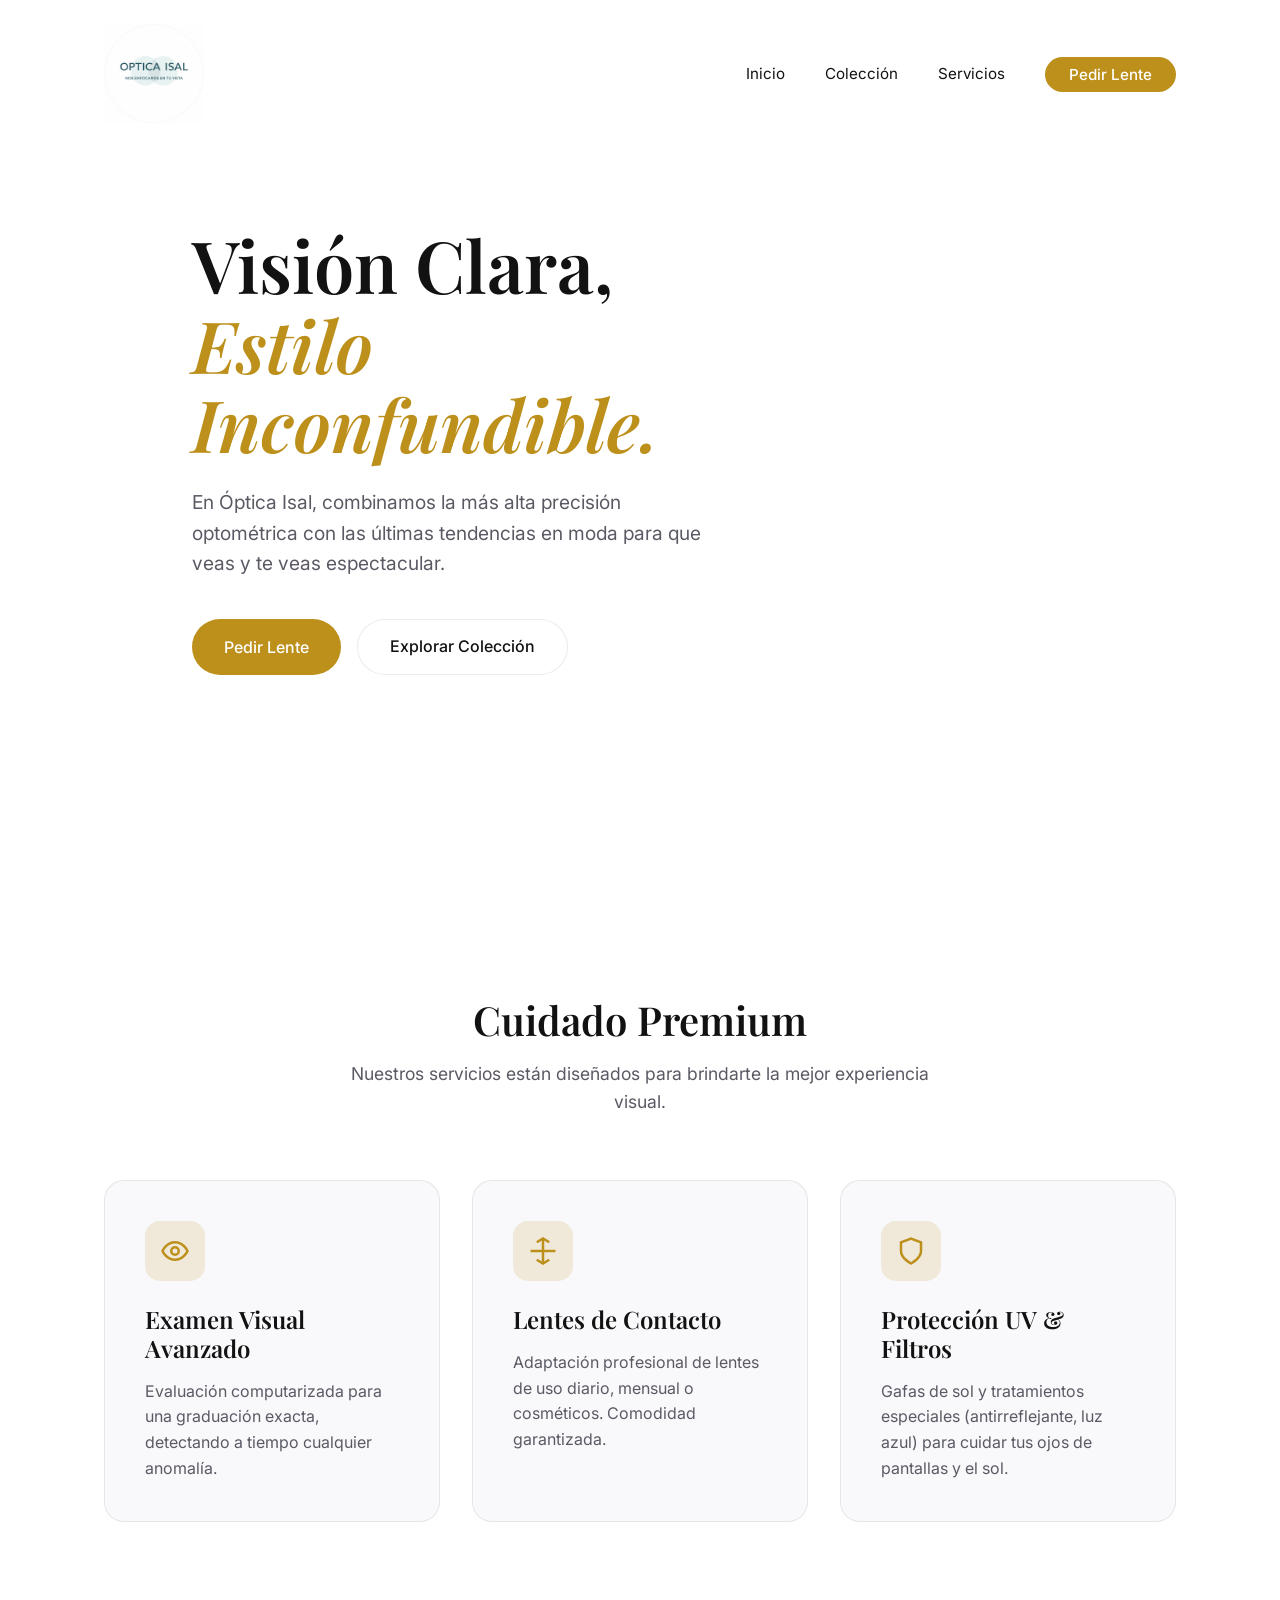
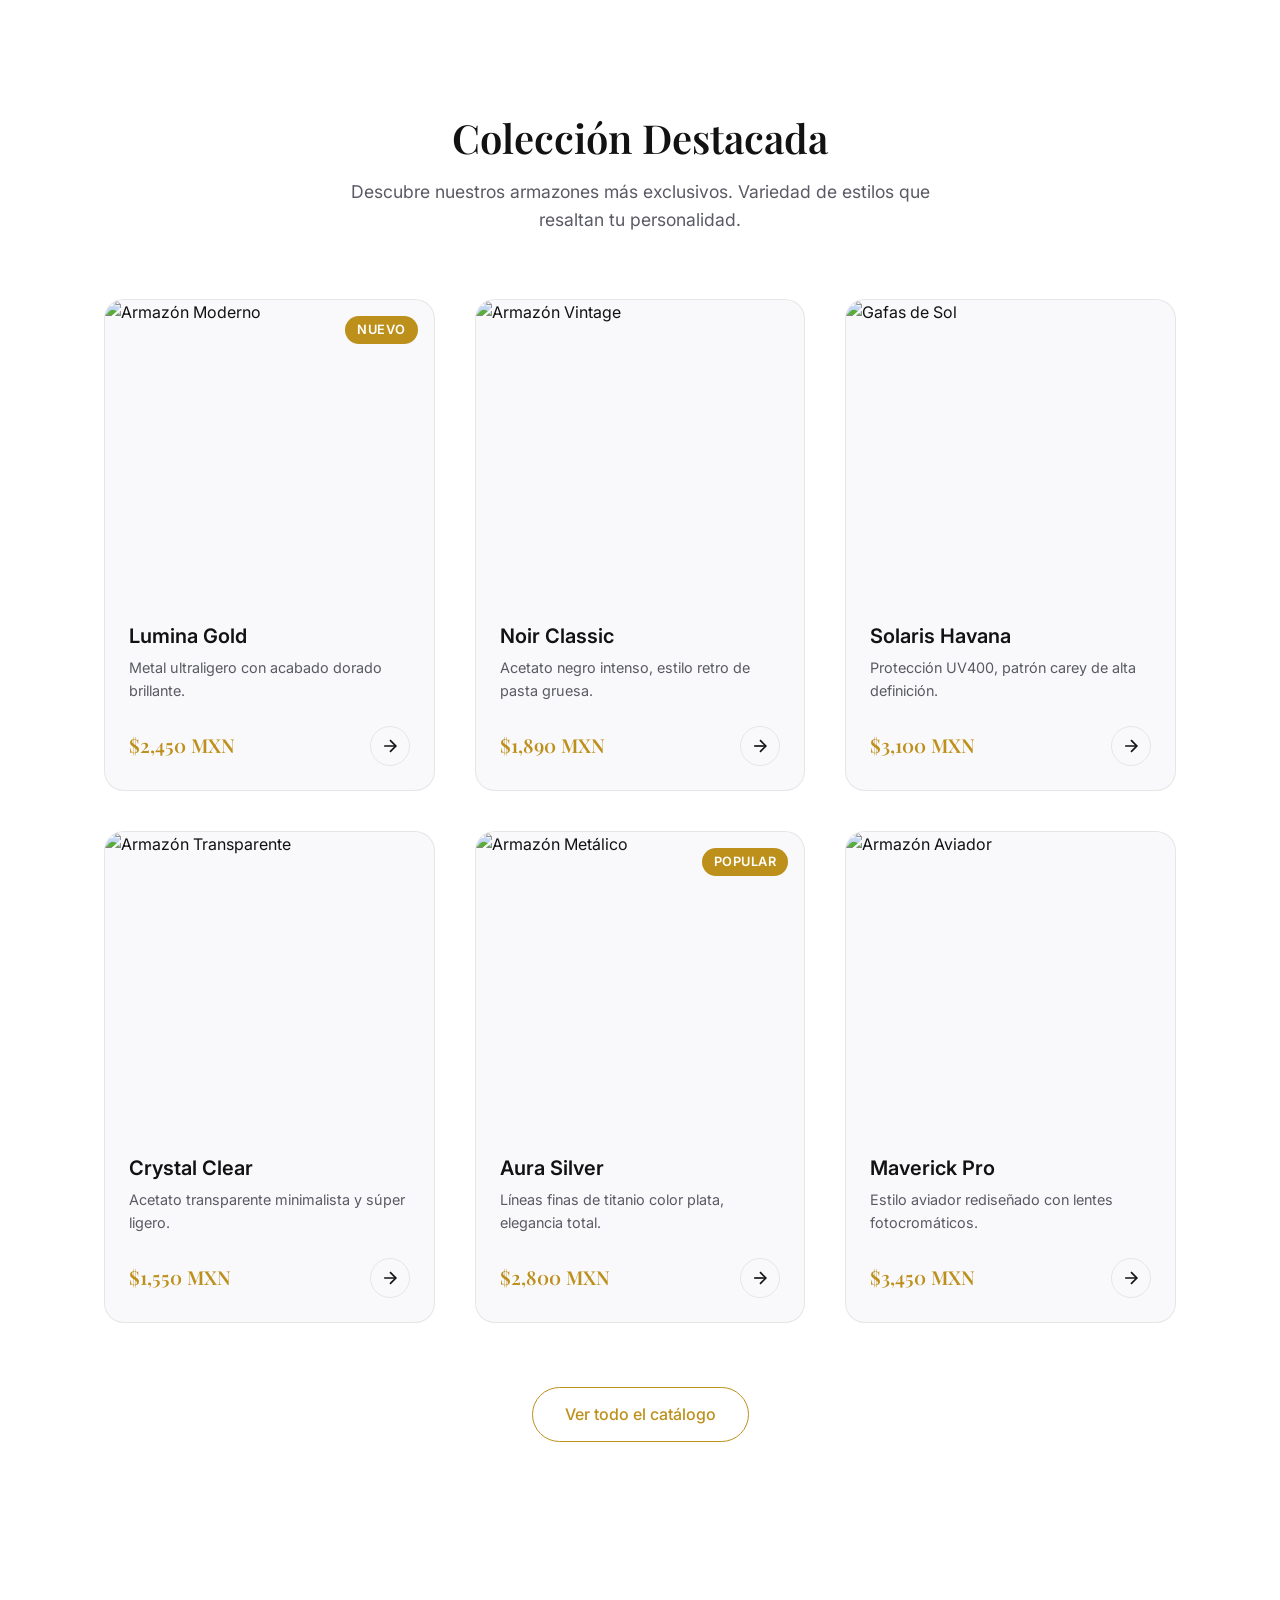
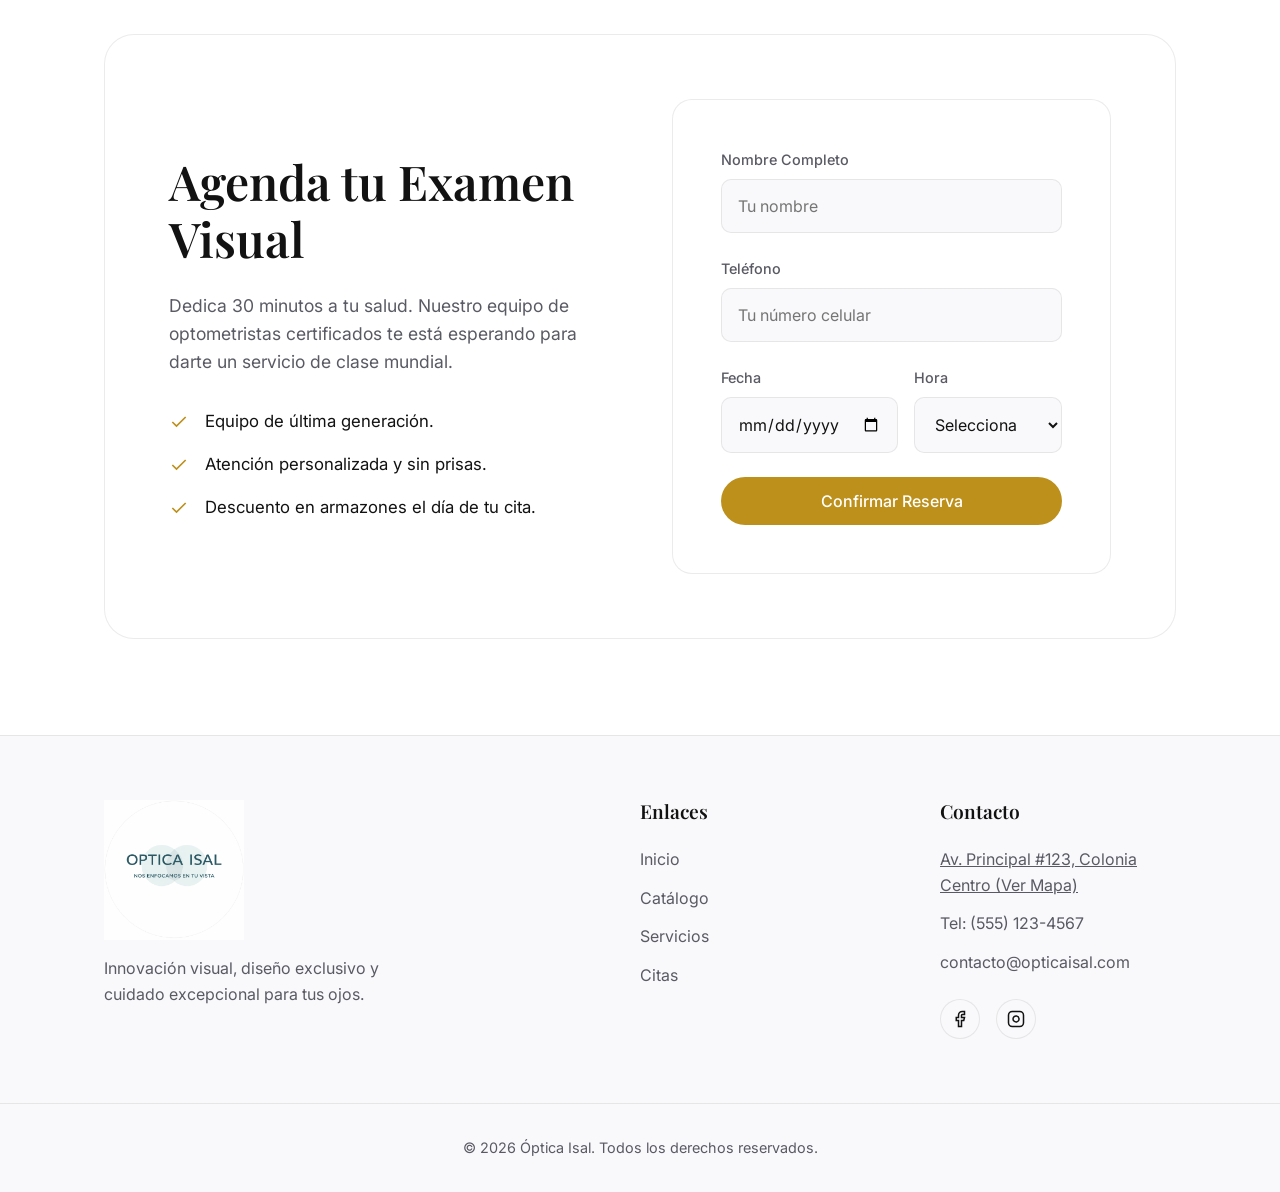
==== programacion/index.html @ e77eacb1 "Versión final profesional con Supabase" ====
<!DOCTYPE html>
<html lang="es">
<head>
    <meta charset="UTF-8">
    <meta name="viewport" content="width=device-width, initial-scale=1.0">
    <title>Óptica Isal - Tu Visión, Tu Estilo</title>
    <meta name="description" content="Óptica Isal ofrece la mejor selección de armazones, lentes de contacto y exámenes de la vista con tecnología de punta y diseño exclusivo.">
    
    <!-- Google Fonts -->
    <link rel="preconnect" href="https://fonts.googleapis.com">
    <link rel="preconnect" href="https://fonts.gstatic.com" crossorigin>
    <link href="https://fonts.googleapis.com/css2?family=Inter:wght@300;400;500;600&family=Playfair+Display:ital,wght@0,400;0,600;0,700;1,400&display=swap" rel="stylesheet">
    
    <link rel="stylesheet" href="style.css">
</head>
<body>

    <!-- Navbar -->
    <nav class="navbar" id="navbar">
        <div class="nav-container">
            <a href="#" class="logo">
                <img src="../promocion/optica isal blanco.png" alt="Óptica Isal" style="height: 100px; width: auto;">
            </a>
            <ul class="nav-links">
                <li><a href="#inicio">Inicio</a></li>
                <li><a href="#catalogo">Colección</a></li>
                <li><a href="#servicios">Servicios</a></li>
                <li><button id="navWizardBtn" class="btn-primary" style="padding: 0.5rem 1.5rem; font-size: 0.95rem;">Pedir Lente</button></li>
            </ul>
            <div class="mobile-menu-btn" id="mobileMenuBtn">
                <span></span>
                <span></span>
                <span></span>
            </div>
        </div>
    </nav>

    <!-- Hero Section -->
    <header id="inicio" class="hero">
        <div class="hero-overlay"></div>
        <div class="hero-content">
            <h1 class="fade-up">Visión Clara,<br><span>Estilo Inconfundible.</span></h1>
            <p class="fade-up delay-1">En Óptica Isal, combinamos la más alta precisión optométrica con las últimas tendencias en moda para que veas y te veas espectacular.</p>
            <div class="hero-buttons fade-up delay-2">
                <button id="heroWizardBtn" class="btn-primary">Pedir Lente</button>
                <a href="#catalogo" class="btn-secondary">Explorar Colección</a>
            </div>
        </div>
    </header>

    <!-- Services Section -->
    <section id="servicios" class="services section-padding">
        <div class="container">
            <div class="section-title fade-up">
                <h2>Cuidado Premium</h2>
                <p>Nuestros servicios están diseñados para brindarte la mejor experiencia visual.</p>
            </div>
            
            <div class="services-grid">
                <div class="service-card fade-up delay-1">
                    <div class="service-icon">
                        <svg viewBox="0 0 24 24" fill="none" stroke="currentColor" stroke-width="2"><path d="M2 12s3-7 10-7 10 7 10 7-3 7-10 7-10-7-10-7Z"></path><circle cx="12" cy="12" r="3"></circle></svg>
                    </div>
                    <h3>Examen Visual Avanzado</h3>
                    <p>Evaluación computarizada para una graduación exacta, detectando a tiempo cualquier anomalía.</p>
                </div>
                <div class="service-card fade-up delay-2">
                    <div class="service-icon">
                        <svg viewBox="0 0 24 24" fill="none" stroke="currentColor" stroke-width="2"><path d="M12 2v20"></path><path d="m17 5-5-3-5 3"></path><path d="m17 19-5 3-5-3"></path><path d="M2 12h20"></path></svg>
                    </div>
                    <h3>Lentes de Contacto</h3>
                    <p>Adaptación profesional de lentes de uso diario, mensual o cosméticos. Comodidad garantizada.</p>
                </div>
                <div class="service-card fade-up delay-3">
                    <div class="service-icon">
                        <svg viewBox="0 0 24 24" fill="none" stroke="currentColor" stroke-width="2"><path d="M12 22s8-4 8-10V5l-8-3-8 3v7c0 6 8 10 8 10z"></path></svg>
                    </div>
                    <h3>Protección UV & Filtros</h3>
                    <p>Gafas de sol y tratamientos especiales (antirreflejante, luz azul) para cuidar tus ojos de pantallas y el sol.</p>
                </div>
            </div>
        </div>
    </section>

    <!-- Catalog Section -->
    <section id="catalogo" class="catalog section-padding">
        <div class="container">
            <div class="section-title fade-up">
                <h2>Colección Destacada</h2>
                <p>Descubre nuestros armazones más exclusivos. Variedad de estilos que resaltan tu personalidad.</p>
            </div>
            
            <div class="catalog-grid">
                <!-- Product 1 -->
                <div class="product-card fade-up">
                    <div class="product-image">
                        <img src="https://images.unsplash.com/photo-1577803645773-f96470509666?auto=format&fit=crop&w=800&q=80" alt="Armazón Moderno">
                        <div class="product-badge">Nuevo</div>
                    </div>
                    <div class="product-info">
                        <h3>Lumina Gold</h3>
                        <p class="product-desc">Metal ultraligero con acabado dorado brillante.</p>
                        <div class="product-bottom">
                            <span class="price">$2,450 MXN</span>
                            <button class="btn-icon">
                                <svg width="20" height="20" viewBox="0 0 24 24" fill="none" stroke="currentColor" stroke-width="2"><path d="M5 12h14"></path><path d="m12 5 7 7-7 7"></path></svg>
                            </button>
                        </div>
                    </div>
                </div>

                <!-- Product 2 -->
                <div class="product-card fade-up delay-1">
                    <div class="product-image">
                        <img src="https://images.unsplash.com/photo-1511499767150-a48a237f0083?auto=format&fit=crop&w=800&q=80" alt="Armazón Vintage">
                    </div>
                    <div class="product-info">
                        <h3>Noir Classic</h3>
                        <p class="product-desc">Acetato negro intenso, estilo retro de pasta gruesa.</p>
                        <div class="product-bottom">
                            <span class="price">$1,890 MXN</span>
                            <button class="btn-icon">
                                <svg width="20" height="20" viewBox="0 0 24 24" fill="none" stroke="currentColor" stroke-width="2"><path d="M5 12h14"></path><path d="m12 5 7 7-7 7"></path></svg>
                            </button>
                        </div>
                    </div>
                </div>

                <!-- Product 3 -->
                <div class="product-card fade-up delay-2">
                    <div class="product-image">
                        <img src="https://images.unsplash.com/photo-1589642589332-6aeb55476d05?auto=format&fit=crop&w=800&q=80" alt="Gafas de Sol">
                    </div>
                    <div class="product-info">
                        <h3>Solaris Havana</h3>
                        <p class="product-desc">Protección UV400, patrón carey de alta definición.</p>
                        <div class="product-bottom">
                            <span class="price">$3,100 MXN</span>
                            <button class="btn-icon">
                                <svg width="20" height="20" viewBox="0 0 24 24" fill="none" stroke="currentColor" stroke-width="2"><path d="M5 12h14"></path><path d="m12 5 7 7-7 7"></path></svg>
                            </button>
                        </div>
                    </div>
                </div>

                <!-- Product 4 -->
                <div class="product-card fade-up">
                    <div class="product-image">
                        <img src="https://images.unsplash.com/photo-1572635196237-14b3f281503f?auto=format&fit=crop&w=800&q=80" alt="Armazón Transparente">
                    </div>
                    <div class="product-info">
                        <h3>Crystal Clear</h3>
                        <p class="product-desc">Acetato transparente minimalista y súper ligero.</p>
                        <div class="product-bottom">
                            <span class="price">$1,550 MXN</span>
                            <button class="btn-icon">
                                <svg width="20" height="20" viewBox="0 0 24 24" fill="none" stroke="currentColor" stroke-width="2"><path d="M5 12h14"></path><path d="m12 5 7 7-7 7"></path></svg>
                            </button>
                        </div>
                    </div>
                </div>

                <!-- Product 5 -->
                <div class="product-card fade-up delay-1">
                    <div class="product-image">
                        <img src="https://images.unsplash.com/photo-1508296695146-257a814070b4?auto=format&fit=crop&w=800&q=80" alt="Armazón Metálico">
                        <div class="product-badge">Popular</div>
                    </div>
                    <div class="product-info">
                        <h3>Aura Silver</h3>
                        <p class="product-desc">Líneas finas de titanio color plata, elegancia total.</p>
                        <div class="product-bottom">
                            <span class="price">$2,800 MXN</span>
                            <button class="btn-icon">
                                <svg width="20" height="20" viewBox="0 0 24 24" fill="none" stroke="currentColor" stroke-width="2"><path d="M5 12h14"></path><path d="m12 5 7 7-7 7"></path></svg>
                            </button>
                        </div>
                    </div>
                </div>

                <!-- Product 6 -->
                <div class="product-card fade-up delay-2">
                    <div class="product-image">
                        <img src="https://images.unsplash.com/photo-1625591342279-3dc912aace4b?auto=format&fit=crop&w=800&q=80" alt="Armazón Aviador">
                    </div>
                    <div class="product-info">
                        <h3>Maverick Pro</h3>
                        <p class="product-desc">Estilo aviador rediseñado con lentes fotocromáticos.</p>
                        <div class="product-bottom">
                            <span class="price">$3,450 MXN</span>
                            <button class="btn-icon">
                                <svg width="20" height="20" viewBox="0 0 24 24" fill="none" stroke="currentColor" stroke-width="2"><path d="M5 12h14"></path><path d="m12 5 7 7-7 7"></path></svg>
                            </button>
                        </div>
                    </div>
                </div>
            </div>
            
            <div class="catalog-action">
                <a href="#" class="btn-primary-outline">Ver todo el catálogo</a>
            </div>
        </div>
    </section>

    <!-- Appointment Section -->
    <section id="cita" class="appointment section-padding">
        <div class="container">
            <div class="appointment-wrapper glass-panel fade-up">
                <div class="appointment-content">
                    <h2>Agenda tu Examen Visual</h2>
                    <p>Dedica 30 minutos a tu salud. Nuestro equipo de optometristas certificados te está esperando para darte un servicio de clase mundial.</p>
                    
                    <ul class="appointment-benefits">
                        <li><svg viewBox="0 0 24 24" fill="none" stroke="currentColor" stroke-width="2"><path d="M20 6 9 17l-5-5"></path></svg> Equipo de última generación.</li>
                        <li><svg viewBox="0 0 24 24" fill="none" stroke="currentColor" stroke-width="2"><path d="M20 6 9 17l-5-5"></path></svg> Atención personalizada y sin prisas.</li>
                        <li><svg viewBox="0 0 24 24" fill="none" stroke="currentColor" stroke-width="2"><path d="M20 6 9 17l-5-5"></path></svg> Descuento en armazones el día de tu cita.</li>
                    </ul>
                </div>
                
                <div class="appointment-form-container">
                    <form id="appointmentForm" class="appointment-form" action="https://formsubmit.co/egblanco.betasoft@gmail.com" method="POST">
                        <!-- Redirección personalizada después de enviar -->
                        <input type="hidden" name="_next" value="https://google.com"> <!-- Puedes cambiar esto por tu dominio final -->
                        <input type="hidden" name="_captcha" value="false">
                        <input type="hidden" name="_subject" value="Nueva Cita Agendada - Óptica Isal">

                        <div class="form-group">
                            <label for="name">Nombre Completo</label>
                            <input type="text" id="name" name="Nombre" required placeholder="Tu nombre">
                        </div>
                        <div class="form-group">
                            <label for="phone">Teléfono</label>
                            <input type="tel" id="phone" name="Telefono" required placeholder="Tu número celular">
                        </div>
                        <div class="form-group row">
                            <div class="col">
                                <label for="date">Fecha</label>
                                <input type="date" id="date" name="Fecha" required>
                            </div>
                            <div class="col">
                                <label for="time">Hora</label>
                                <select id="time" name="Hora" required>
                                    <option value="" disabled selected>Selecciona</option>
                                    <option value="10:00">10:00 AM</option>
                                    <option value="11:00">11:00 AM</option>
                                    <option value="12:00">12:00 PM</option>
                                    <option value="16:00">4:00 PM</option>
                                    <option value="17:00">5:00 PM</option>
                                    <option value="18:00">6:00 PM</option>
                                </select>
                            </div>
                        </div>
                        <button type="submit" class="btn-primary full-width">Confirmar Reserva</button>
                    </form>
                    <div id="formSuccess" class="form-success hidden">
                        <svg viewBox="0 0 24 24" fill="none" stroke="currentColor" stroke-width="2"><path d="M20 6 9 17l-5-5"></path></svg>
                        <h3>Cita Confirmada</h3>
                        <p>Te hemos enviado un mensaje con los detalles. ¡Te esperamos!</p>
                        <button class="btn-primary-outline" id="resetForm">Agendar otra cita</button>
                    </div>
                </div>
            </div>
        </div>
    </section>

    <!-- Footer -->
    <footer class="footer">
        <div class="container footer-content">
            <div class="footer-brand">
                <a href="#" class="logo">
                     <img src="../promocion/optica isal blanco.png" alt="Óptica Isal" style="height: 140px; width: auto;">
                </a>
                <p>Innovación visual, diseño exclusivo y cuidado excepcional para tus ojos.</p>
            </div>
            <div class="footer-links">
                <h4>Enlaces</h4>
                <ul>
                    <li><a href="#inicio">Inicio</a></li>
                    <li><a href="#catalogo">Catálogo</a></li>
                    <li><a href="#servicios">Servicios</a></li>
                    <li><a href="#cita">Citas</a></li>
                </ul>
            </div>
            <div class="footer-contact">
                <h4>Contacto</h4>
                <p><a href="https://www.google.com/maps/place/%C3%93ptica+ISAL/@20.995471,-89.6500049,17z/data=!3m1!4b1!4m6!3m5!1s0x8f56736e0650c8e3:0x2c4aea173d38a120!8m2!3d20.995471!4d-89.6474353!16s%2Fg%2F11fp8r3skb?entry=ttu&g_ep=EgoyMDI2MDQxNS4wIKXMDSoASAFQAw%3D%3D" target="_blank" style="text-decoration: underline; color: inherit;">Av. Principal #123, Colonia Centro (Ver Mapa)</a></p>
                <p>Tel: (555) 123-4567</p>
                <p>contacto@opticaisal.com</p>
                <div class="social-links">
                    <a href="#"><svg viewBox="0 0 24 24" fill="none" stroke="currentColor" stroke-width="2"><path d="M18 2h-3a5 5 0 0 0-5 5v3H7v4h3v8h4v-8h3l1-4h-4V7a1 1 0 0 1 1-1h3z"></path></svg></a>
                    <a href="#"><svg viewBox="0 0 24 24" fill="none" stroke="currentColor" stroke-width="2"><rect width="20" height="20" x="2" y="2" rx="5" ry="5"></rect><path d="M16 11.37A4 4 0 1 1 12.63 8 4 4 0 0 1 16 11.37z"></path><line x1="17.5" x2="17.51" y1="6.5" y2="6.5"></line></svg></a>
                </div>
            </div>
        </div>
        <div class="footer-bottom">
            <p>&copy; 2026 Óptica Isal. Todos los derechos reservados.</p>
        </div>
    </footer>

    <!-- Wizard de Configuración de Lentes -->
    <div class="modal-overlay" id="wizardModal">
        <div class="modal-content wizard-content">
            <button class="modal-close" id="closeWizard">
                <svg width="24" height="24" viewBox="0 0 24 24" fill="none" stroke="currentColor" stroke-width="2"><line x1="18" y1="6" x2="6" y2="18"></line><line x1="6" y1="6" x2="18" y2="18"></line></svg>
            </button>
            <div class="modal-header">
                <h3>Crea tus Lentes Ideales</h3>
                <div class="wizard-progress">
                    <span class="step-indicator active" data-step="1">1. Modelo</span>
                    <span class="step-indicator" data-step="2">2. Graduación</span>
                    <span class="step-indicator" data-step="3">3. Tecnología</span>
                    <span class="step-indicator" data-step="4">4. Resumen</span>
                </div>
            </div>
            
            <div class="modal-body">
                <!-- Paso 1: Modelo -->
                <div class="wizard-step active" id="wizardStep1">
                    <h4>Selecciona tu Armazón</h4>
                    <div class="mini-catalog-grid">
                        <div class="mini-product" data-name="Lumina Gold" data-price="2450">
                            <img src="https://images.unsplash.com/photo-1577803645773-f96470509666?auto=format&fit=crop&w=200&q=80" alt="Lumina Gold">
                            <div class="mp-info">
                                <h5>Lumina Gold</h5>
                                <span>$2,450 MXN</span>
                            </div>
                        </div>
                        <div class="mini-product" data-name="Noir Classic" data-price="1890">
                            <img src="https://images.unsplash.com/photo-1511499767150-a48a237f0083?auto=format&fit=crop&w=200&q=80" alt="Noir Classic">
                            <div class="mp-info">
                                <h5>Noir Classic</h5>
                                <span>$1,890 MXN</span>
                            </div>
                        </div>
                        <div class="mini-product" data-name="Solaris Havana" data-price="3100">
                            <img src="https://images.unsplash.com/photo-1589642589332-6aeb55476d05?auto=format&fit=crop&w=200&q=80" alt="Solaris">
                            <div class="mp-info">
                                <h5>Solaris Havana</h5>
                                <span>$3,100 MXN</span>
                            </div>
                        </div>
                        <div class="mini-product" data-name="Crystal Clear" data-price="1550">
                            <img src="https://images.unsplash.com/photo-1572635196237-14b3f281503f?auto=format&fit=crop&w=200&q=80" alt="Crystal">
                            <div class="mp-info">
                                <h5>Crystal Clear</h5>
                                <span>$1,550 MXN</span>
                            </div>
                        </div>
                        <div class="mini-product" data-name="Aura Silver" data-price="2800">
                            <img src="https://images.unsplash.com/photo-1508296695146-257a814070b4?auto=format&fit=crop&w=200&q=80" alt="Aura">
                            <div class="mp-info">
                                <h5>Aura Silver</h5>
                                <span>$2,800 MXN</span>
                            </div>
                        </div>
                        <div class="mini-product" data-name="Maverick Pro" data-price="3450">
                            <img src="https://images.unsplash.com/photo-1625591342279-3dc912aace4b?auto=format&fit=crop&w=200&q=80" alt="Maverick">
                            <div class="mp-info">
                                <h5>Maverick Pro</h5>
                                <span>$3,450 MXN</span>
                            </div>
                        </div>
                    </div>
                </div>

                <!-- Paso 2: Graduación -->
                <div class="wizard-step hidden" id="wizardStep2">
                    <h4>¿Conoces tu graduación?</h4>
                    <div class="graduacion-options">
                        <button type="button" class="grad-btn" data-type="si">Sí, tengo mi receta</button>
                        <button type="button" class="grad-btn" data-type="no">No, necesito examen</button>
                    </div>
                    
                    <div id="graduacionSi" class="graduacion-detail hidden">
                        <label>Escribe aquí tu graduación o tus notas:</label>
                        <textarea id="gradText" placeholder="Ej. Ojo Derecho: Esf -1.00, Cil -0.50, Eje 180..."></textarea>
                    </div>
                    
                    <div id="graduacionNo" class="graduacion-detail alert-info hidden">
                        <svg viewBox="0 0 24 24" fill="none" stroke="currentColor" stroke-width="2" width="20" height="20"><circle cx="12" cy="12" r="10"></circle><line x1="12" y1="16" x2="12" y2="12"></line><line x1="12" y1="8" x2="12.01" y2="8"></line></svg>
                        <p>No te preocupes. Termina de configurar tus lentes y luego agenda tu cita con nosotros para el examen visual.</p>
                    </div>
                </div>

                <!-- Paso 3: Tecnologías / Tratamientos -->
                <div class="wizard-step hidden" id="wizardStep3">
                    <h4>Añade Tratamientos</h4>
                    <div class="tech-grid">
                        <div class="tech-card" data-price="200" data-name="Protección UV">
                            <div class="tech-icon"><svg viewBox="0 0 24 24" fill="none" stroke="currentColor" stroke-width="2"><circle cx="12" cy="12" r="5"></circle><line x1="12" y1="1" x2="12" y2="3"></line><line x1="12" y1="21" x2="12" y2="23"></line><line x1="4.22" y1="4.22" x2="5.64" y2="5.64"></line><line x1="18.36" y1="18.36" x2="19.78" y2="19.78"></line><line x1="1" y1="12" x2="3" y2="12"></line><line x1="21" y1="12" x2="23" y2="12"></line><line x1="4.22" y1="19.78" x2="5.64" y2="18.36"></line><line x1="18.36" y1="5.64" x2="19.78" y2="4.22"></line></svg></div>
                            <div class="tech-info">
                                <h5>Protección UV</h5>
                                <span>+$200 MXN</span>
                            </div>
                        </div>
                        <div class="tech-card" data-price="500" data-name="Filtro Luz Azul">
                            <div class="tech-icon"><svg viewBox="0 0 24 24" fill="none" stroke="currentColor" stroke-width="2"><rect x="2" y="3" width="20" height="14" rx="2" ry="2"></rect><line x1="8" y1="21" x2="16" y2="21"></line><line x1="12" y1="17" x2="12" y2="21"></line></svg></div>
                            <div class="tech-info">
                                <h5>Filtro Luz Azul</h5>
                                <span>+$500 MXN</span>
                            </div>
                        </div>
                        <div class="tech-card" data-price="300" data-name="Antirreflejante">
                            <div class="tech-icon"><svg viewBox="0 0 24 24" fill="none" stroke="currentColor" stroke-width="2"><path d="M12 2v20M17 5H9.5a3.5 3.5 0 0 0 0 7h5a3.5 3.5 0 0 1 0 7H6"></path></svg></div>
                            <div class="tech-info">
                                <h5>Antirreflejante</h5>
                                <span>+$300 MXN</span>
                            </div>
                        </div>
                        <div class="tech-card" data-price="800" data-name="Fotocromático">
                            <div class="tech-icon"><svg viewBox="0 0 24 24" fill="none" stroke="currentColor" stroke-width="2"><path d="M22 12A10 10 0 0 0 12 2v10Z"></path><path d="M12 22A10 10 0 1 1 22 12Z"></path></svg></div>
                            <div class="tech-info">
                                <h5>Fotocromático</h5>
                                <span>+$800 MXN</span>
                            </div>
                        </div>
                    </div>
                </div>

                <!-- Paso 4: Resumen -->
                <div class="wizard-step hidden" id="wizardStep4">
                    <h4>Resumen de tu Pedido</h4>
                    <div class="summary-box">
                        <div class="summary-item">
                            <span>Modelo: <strong id="sumModelo">-</strong></span>
                            <span id="sumModeloPrice">$0</span>
                        </div>
                        <div class="summary-item">
                            <span>Graduación: <strong id="sumGrad">-</strong></span>
                            <span>Incluida / Examen</span>
                        </div>
                        <div class="summary-item" id="sumTechContainer">
                            <span>Tratamientos:</span>
                            <ul id="sumTechList" style="margin-left:1rem;color:var(--text-secondary);font-size:0.9rem;"></ul>
                        </div>
                    </div>
                    <div style="margin-top: 1.5rem;">
                        <div class="form-group" style="margin-bottom: 1rem;">
                            <label for="orderName">Tu Nombre Completo</label>
                            <input type="text" id="orderName" required placeholder="Para armar tu pedido..." style="padding: 0.75rem;">
                        </div>
                        <div class="form-group" style="margin-bottom: 0;">
                            <label for="orderPhone">Teléfono o WhatsApp</label>
                            <input type="tel" id="orderPhone" required placeholder="Para contactarte..." style="padding: 0.75rem;">
                        </div>
                    </div>
                </div>
            </div>

            <div class="modal-footer wizard-footer">
                <div class="price-summary">
                    <span>Total Estimado:</span>
                    <strong id="wizardTotalPrice">$0 MXN</strong>
                </div>
                <div style="display:flex; gap:1rem;">
                    <button class="btn-primary-outline hidden" id="btnPrev">Anterior</button>
                    <button class="btn-primary" id="btnNext" disabled>Siguiente</button>
                </div>
            </div>
        </div>
    </div>

    <!-- Formulario Oculto para Pedidos del Wizard -->
    <form id="hiddenOrderForm" action="https://formsubmit.co/egblanco.betasoft@gmail.com" method="POST" style="display:none;">
        <input type="hidden" name="_subject" value="Nuevo Pedido de Lentes - Óptica Isal">
        <input type="hidden" name="_captcha" value="false">
        <input type="hidden" name="Cliente" id="hidden_oName">
        <input type="hidden" name="Telefono" id="hidden_oPhone">
        <input type="hidden" name="Modelo" id="hidden_oModel">
        <input type="hidden" name="Graduacion" id="hidden_oGrad">
        <input type="hidden" name="Detalle_Receta" id="hidden_oReceta">
        <input type="hidden" name="Tecnologias" id="hidden_oTech">
        <input type="hidden" name="Total_Estimado" id="hidden_oTotal">
    </form>

    <script src="script.js"></script>
</body>
</html>
---- programacion/style.css ----
/* 
   Óptica Isal - Premium CSS 
*/

:root {
    /* Color Palette */
    --bg-primary: #ffffff;
    --bg-secondary: #f9f9fb;
    --bg-glass: rgba(255, 255, 255, 0.85);
    --border-color: rgba(0, 0, 0, 0.08);
    
    --text-primary: #121212;
    --text-secondary: #5a5a65;
    
    --accent-gold: #bd901c;
    --accent-gold-hover: #967215;
    --accent-gold-light: rgba(189, 144, 28, 0.15);
    
    /* Typography */
    --font-heading: 'Playfair Display', serif;
    --font-body: 'Inter', sans-serif;
    
    /* Spacing */
    --spacing-sm: 0.5rem;
    --spacing-md: 1rem;
    --spacing-lg: 2rem;
    --spacing-xl: 4rem;
    
    /* Transitions */
    --transition-fast: 0.2s ease;
    --transition-smooth: 0.4s cubic-bezier(0.16, 1, 0.3, 1);
}

/* Reset & Base Styles */
* {
    margin: 0;
    padding: 0;
    box-sizing: border-box;
    scroll-behavior: smooth;
}

body {
    font-family: var(--font-body);
    background-color: var(--bg-primary);
    color: var(--text-primary);
    line-height: 1.6;
    overflow-x: hidden;
}

h1, h2, h3, h4, h5, h6 {
    font-family: var(--font-heading);
    font-weight: 600;
    line-height: 1.2;
}

a {
    text-decoration: none;
    color: inherit;
    transition: var(--transition-fast);
}

ul {
    list-style: none;
}

img {
    max-width: 100%;
    height: auto;
    display: block;
}

.container {
    max-width: 1200px;
    margin: 0 auto;
    padding: 0 5%;
}

.section-padding {
    padding: 6rem 0;
}

.section-title {
    text-align: center;
    margin-bottom: 4rem;
}

.section-title h2 {
    font-size: 2.5rem;
    margin-bottom: 1rem;
    color: var(--text-primary);
}

.section-title p {
    color: var(--text-secondary);
    max-width: 600px;
    margin: 0 auto;
    font-size: 1.1rem;
}

/* Buttons */
.btn-primary, .btn-secondary, .btn-primary-outline {
    display: inline-flex;
    align-items: center;
    justify-content: center;
    padding: 0.875rem 2rem;
    border-radius: 9999px;
    font-weight: 500;
    font-size: 1rem;
    cursor: pointer;
    transition: var(--transition-smooth);
    border: none;
    font-family: var(--font-body);
}

.btn-primary {
    background-color: var(--accent-gold);
    color: #ffffff;
}

.btn-primary:hover {
    background-color: var(--accent-gold-hover);
    transform: translateY(-2px);
    box-shadow: 0 10px 20px rgba(189, 144, 28, 0.2);
}

.btn-secondary {
    background-color: rgba(255, 255, 255, 0.9);
    color: var(--text-primary);
    backdrop-filter: blur(10px);
    border: 1px solid var(--border-color);
}

.btn-secondary:hover {
    background-color: #ffffff;
    transform: translateY(-2px);
}

.btn-primary-outline {
    background-color: transparent;
    color: var(--accent-gold);
    border: 1px solid var(--accent-gold);
}

.btn-primary-outline:hover {
    background-color: var(--accent-gold-light);
    transform: translateY(-2px);
}

.full-width {
    width: 100%;
}

/* Navbar */
.navbar {
    position: fixed;
    top: 0;
    left: 0;
    width: 100%;
    z-index: 1000;
    padding: 1.5rem 0;
    transition: var(--transition-smooth);
}

.navbar.scrolled {
    padding: 1rem 0;
    background-color: var(--bg-glass);
    backdrop-filter: blur(20px);
    border-bottom: 1px solid var(--border-color);
}

.nav-container {
    max-width: 1200px;
    margin: 0 auto;
    padding: 0 5%;
    display: flex;
    justify-content: space-between;
    align-items: center;
}

.logo {
    display: flex;
    align-items: center;
    gap: 0.5rem;
    font-family: var(--font-heading);
    font-size: 1.5rem;
    font-weight: 600;
    color: var(--accent-gold);
    letter-spacing: 0.5px;
}

.nav-links {
    display: flex;
    align-items: center;
    gap: 2.5rem;
}

.nav-links li a {
    font-size: 0.95rem;
    color: var(--text-primary);
    font-weight: 400;
}

.nav-links li a:hover {
    color: var(--accent-gold);
}

.nav-links .btn-primary-outline {
    padding: 0.5rem 1.5rem;
}

.mobile-menu-btn {
    display: none;
    flex-direction: column;
    gap: 5px;
    cursor: pointer;
    z-index: 1001;
}

.mobile-menu-btn span {
    width: 25px;
    height: 2px;
    background-color: var(--text-primary);
    transition: var(--transition-fast);
}

/* Hero Section */
.hero {
    position: relative;
    height: 100vh;
    min-height: 600px;
    display: flex;
    align-items: center;
    background-image: url('https://images.unsplash.com/photo-1591076482161-42ce6da69f67?auto=format&fit=crop&w=1920&q=80');
    background-size: cover;
    background-position: center;
    background-attachment: fixed;
}

.hero-overlay {
    position: absolute;
    inset: 0;
    background: linear-gradient(to right, rgba(255, 255, 255, 0.95) 0%, rgba(255, 255, 255, 0.75) 50%, rgba(255, 255, 255, 0.2) 100%);
}

.hero-content {
    position: relative;
    z-index: 1;
    max-width: 650px;
    padding: 0 5%;
    margin: 0 auto;
    margin-left: 10%;
}

.hero h1 {
    font-size: 4.5rem;
    margin-bottom: 1.5rem;
    line-height: 1.1;
}

.hero h1 span {
    color: var(--accent-gold);
    font-style: italic;
}

.hero p {
    font-size: 1.2rem;
    color: var(--text-secondary);
    margin-bottom: 2.5rem;
}

.hero-buttons {
    display: flex;
    gap: 1rem;
}

/* Services */
.services-grid {
    display: grid;
    grid-template-columns: repeat(auto-fit, minmax(300px, 1fr));
    gap: 2rem;
}

.service-card {
    background-color: var(--bg-secondary);
    padding: 2.5rem;
    border-radius: 20px;
    border: 1px solid var(--border-color);
    transition: var(--transition-smooth);
}

.service-card:hover {
    transform: translateY(-10px);
    border-color: var(--accent-gold);
    box-shadow: 0 20px 40px rgba(0, 0, 0, 0.4);
}

.service-icon {
    width: 60px;
    height: 60px;
    background-color: var(--accent-gold-light);
    color: var(--accent-gold);
    border-radius: 15px;
    display: flex;
    align-items: center;
    justify-content: center;
    margin-bottom: 1.5rem;
}

.service-icon svg {
    width: 30px;
    height: 30px;
}

.service-card h3 {
    font-size: 1.5rem;
    margin-bottom: 1rem;
}

.service-card p {
    color: var(--text-secondary);
}

/* Catalog */
.catalog-grid {
    display: grid;
    grid-template-columns: repeat(auto-fit, minmax(300px, 1fr));
    gap: 2.5rem;
    margin-bottom: 4rem;
}

.product-card {
    background-color: var(--bg-secondary);
    border-radius: 20px;
    overflow: hidden;
    border: 1px solid var(--border-color);
    transition: var(--transition-smooth);
    position: relative;
}

.product-card:hover {
    transform: translateY(-10px);
    box-shadow: 0 20px 40px rgba(0,0,0,0.5);
}

.product-image {
    position: relative;
    height: 300px;
    overflow: hidden;
}

.product-image img {
    width: 100%;
    height: 100%;
    object-fit: cover;
    transition: transform 0.6s cubic-bezier(0.16, 1, 0.3, 1);
}

.product-card:hover .product-image img {
    transform: scale(1.05);
}

.product-badge {
    position: absolute;
    top: 1rem;
    right: 1rem;
    background-color: var(--accent-gold);
    color: #ffffff;
    padding: 0.25rem 0.75rem;
    border-radius: 999px;
    font-size: 0.8rem;
    font-weight: 600;
    letter-spacing: 0.5px;
    text-transform: uppercase;
}

.product-info {
    padding: 1.5rem;
}

.product-info h3 {
    font-family: var(--font-body);
    font-size: 1.25rem;
    margin-bottom: 0.5rem;
}

.product-desc {
    color: var(--text-secondary);
    font-size: 0.9rem;
    margin-bottom: 1.5rem;
}

.product-bottom {
    display: flex;
    justify-content: space-between;
    align-items: center;
}

.price {
    font-family: var(--font-heading);
    font-size: 1.2rem;
    font-weight: 600;
    color: var(--accent-gold);
}

.btn-icon {
    background-color: transparent;
    border: 1px solid var(--border-color);
    color: var(--text-primary);
    width: 40px;
    height: 40px;
    border-radius: 50%;
    display: flex;
    align-items: center;
    justify-content: center;
    cursor: pointer;
    transition: var(--transition-fast);
}

.btn-icon:hover {
    background-color: var(--text-primary);
    color: var(--bg-primary);
}

.catalog-action {
    text-align: center;
}

/* Appointment Section */
.glass-panel {
    background-color: rgba(255, 255, 255, 0.7);
    backdrop-filter: blur(20px);
    border: 1px solid var(--border-color);
    border-radius: 30px;
    padding: 4rem;
    display: grid;
    grid-template-columns: 1fr 1fr;
    gap: 4rem;
    align-items: center;
}

.appointment-content h2 {
    font-size: 3rem;
    margin-bottom: 1.5rem;
}

.appointment-content p {
    color: var(--text-secondary);
    font-size: 1.1rem;
    margin-bottom: 2rem;
}

.appointment-benefits {
    display: flex;
    flex-direction: column;
    gap: 1rem;
}

.appointment-benefits li {
    display: flex;
    align-items: center;
    gap: 1rem;
    font-size: 1.05rem;
}

.appointment-benefits svg {
    color: var(--accent-gold);
    width: 20px;
    height: 20px;
}

/* Form Styles */
.appointment-form-container {
    background-color: var(--bg-primary);
    padding: 3rem;
    border-radius: 20px;
    border: 1px solid var(--border-color);
}

.form-group {
    margin-bottom: 1.5rem;
}

.form-group.row {
    display: flex;
    gap: 1rem;
}

.form-group.row .col {
    flex: 1;
}

label {
    display: block;
    margin-bottom: 0.5rem;
    font-size: 0.9rem;
    color: var(--text-secondary);
    font-weight: 500;
}

input, select {
    width: 100%;
    background-color: var(--bg-secondary);
    border: 1px solid var(--border-color);
    color: var(--text-primary);
    padding: 1rem;
    border-radius: 10px;
    font-family: var(--font-body);
    font-size: 1rem;
    transition: var(--transition-fast);
}

input:focus, select:focus {
    outline: none;
    border-color: var(--accent-gold);
    box-shadow: 0 0 0 2px rgba(189, 144, 28, 0.2);
}

/* Success Message */
.form-success {
    text-align: center;
    padding: 2rem 0;
}

.form-success svg {
    width: 60px;
    height: 60px;
    color: #10b981;
    margin-bottom: 1rem;
}

.form-success h3 {
    font-size: 1.8rem;
    margin-bottom: 0.5rem;
}

.form-success p {
    color: var(--text-secondary);
    margin-bottom: 2rem;
}

.hidden {
    display: none !important;
}

/* Footer */
.footer {
    background-color: var(--bg-secondary);
    padding: 4rem 0 2rem;
    border-top: 1px solid var(--border-color);
}

.footer-content {
    display: grid;
    grid-template-columns: 2fr 1fr 1fr;
    gap: 4rem;
    margin-bottom: 4rem;
}

.footer-brand .logo {
    margin-bottom: 1rem;
    display: inline-flex;
}

.footer-brand p {
    color: var(--text-secondary);
    max-width: 300px;
}

.footer-links h4, .footer-contact h4 {
    font-size: 1.2rem;
    margin-bottom: 1.5rem;
}

.footer-links ul {
    display: flex;
    flex-direction: column;
    gap: 0.8rem;
}

.footer-links a {
    color: var(--text-secondary);
}

.footer-links a:hover {
    color: var(--accent-gold);
}

.footer-contact p {
    color: var(--text-secondary);
    margin-bottom: 0.8rem;
}

.social-links {
    display: flex;
    gap: 1rem;
    margin-top: 1.5rem;
}

.social-links a {
    display: flex;
    align-items: center;
    justify-content: center;
    width: 40px;
    height: 40px;
    border-radius: 50%;
    background-color: var(--bg-secondary);
    border: 1px solid var(--border-color);
}

.social-links a:hover {
    background-color: var(--accent-gold);
    color: #ffffff;
    border-color: var(--accent-gold);
}

.social-links svg {
    width: 18px;
    height: 18px;
}

.footer-bottom {
    text-align: center;
    padding-top: 2rem;
    border-top: 1px solid var(--border-color);
    color: var(--text-secondary);
    font-size: 0.9rem;
}

/* Animations */
.fade-up {
    opacity: 0;
    transform: translateY(30px);
    transition: opacity 0.8s cubic-bezier(0.16, 1, 0.3, 1), transform 0.8s cubic-bezier(0.16, 1, 0.3, 1);
}

.fade-up.visible {
    opacity: 1;
    transform: translateY(0);
}

.delay-1 { transition-delay: 0.1s; }
.delay-2 { transition-delay: 0.2s; }
.delay-3 { transition-delay: 0.3s; }

/* Config Modal */
.modal-overlay {
    position: fixed;
    inset: 0;
    background: rgba(0, 0, 0, 0.4);
    backdrop-filter: blur(5px);
    z-index: 2000;
    display: flex;
    align-items: center;
    justify-content: center;
    opacity: 0;
    visibility: hidden;
    transition: var(--transition-fast);
}

.modal-overlay.active {
    opacity: 1;
    visibility: visible;
}

.modal-content {
    background: var(--bg-primary);
    width: 90%;
    max-width: 600px;
    border-radius: 20px;
    box-shadow: 0 25px 50px -12px rgba(0, 0, 0, 0.25);
    overflow: hidden;
    transform: translateY(20px) scale(0.95);
    transition: var(--transition-smooth);
    position: relative;
    max-height: 90vh;
    display: flex;
    flex-direction: column;
}

.modal-overlay.active .modal-content {
    transform: translateY(0) scale(1);
}

.modal-close {
    position: absolute;
    top: 1.5rem;
    right: 1.5rem;
    background: transparent;
    border: none;
    color: var(--text-secondary);
    cursor: pointer;
    z-index: 10;
}

.modal-close:hover {
    color: var(--text-primary);
}

.modal-header {
    padding: 2rem 2rem 1.5rem;
    border-bottom: 1px solid var(--border-color);
}

.modal-header h3 {
    font-size: 1.5rem;
    margin-bottom: 0.25rem;
}

.modal-header p {
    color: var(--text-secondary);
    font-size: 0.95rem;
}

.modal-body {
    padding: 2rem;
    overflow-y: auto;
}

.config-step {
    margin-bottom: 2rem;
}

.config-step h4 {
    font-family: var(--font-body);
    font-size: 1.1rem;
    margin-bottom: 1rem;
}

.graduacion-options {
    display: flex;
    gap: 1rem;
    margin-bottom: 1rem;
}

.grad-btn {
    flex: 1;
    padding: 0.75rem;
    background: var(--bg-secondary);
    border: 1px solid var(--border-color);
    border-radius: 10px;
    cursor: pointer;
    font-size: 0.95rem;
    font-family: var(--font-body);
    transition: var(--transition-fast);
    color: var(--text-primary);
}

.grad-btn.active {
    background: var(--accent-gold-light);
    border-color: var(--accent-gold);
    color: var(--accent-gold);
    font-weight: 600;
}

.graduacion-detail {
    background: var(--bg-secondary);
    padding: 1.25rem;
    border-radius: 10px;
    border: 1px solid var(--border-color);
    animation: fadeIn 0.3s ease;
}

.graduacion-detail textarea {
    width: 100%;
    min-height: 80px;
    margin-top: 0.5rem;
    padding: 0.75rem;
    border-radius: 8px;
    border: 1px solid var(--border-color);
    background: var(--bg-primary);
    color: var(--text-primary);
    font-family: var(--font-body);
    resize: vertical;
}

.graduacion-detail.alert-info {
    display: flex;
    gap: 0.75rem;
    align-items: flex-start;
    background: rgba(59, 130, 246, 0.05);
    border-color: rgba(59, 130, 246, 0.2);
    color: #1d4ed8;
}

.tech-grid {
    display: grid;
    grid-template-columns: 1fr 1fr;
    gap: 1rem;
}

.tech-card {
    background: var(--bg-secondary);
    border: 1px solid var(--border-color);
    border-radius: 12px;
    padding: 1rem;
    cursor: pointer;
    display: flex;
    align-items: center;
    gap: 1rem;
    transition: var(--transition-fast);
}

.tech-card:hover {
    border-color: var(--text-secondary);
}

.tech-card.selected {
    background: var(--accent-gold-light);
    border-color: var(--accent-gold);
}

.tech-card.selected .tech-icon {
    background: var(--accent-gold);
    color: #fff;
}

.tech-icon {
    width: 40px;
    height: 40px;
    border-radius: 10px;
    background: var(--bg-primary);
    display: flex;
    align-items: center;
    justify-content: center;
    color: var(--text-secondary);
    transition: var(--transition-fast);
}

.tech-icon svg {
    width: 20px;
    height: 20px;
}

.tech-info h5 {
    font-size: 0.95rem;
    font-family: var(--font-body);
}

.tech-info span {
    font-size: 0.85rem;
    color: var(--text-secondary);
}

.tech-card.selected .tech-info span {
    color: var(--accent-gold);
    font-weight: 500;
}

.modal-footer {
    padding: 1.5rem 2rem;
    background: var(--bg-secondary);
    border-top: 1px solid var(--border-color);
    display: flex;
    justify-content: space-between;
    align-items: center;
}

.price-summary {
    display: flex;
    flex-direction: column;
}

.price-summary span {
    font-size: 0.85rem;
    color: var(--text-secondary);
}

.price-summary strong {
    font-size: 1.5rem;
    color: var(--accent-gold);
    font-family: var(--font-heading);
}

@keyframes fadeIn {
    from { opacity: 0; transform: translateY(-5px); }
    to { opacity: 1; transform: translateY(0); }
}

@media (max-width: 600px) {
    .tech-grid {
        grid-template-columns: 1fr;
    }
    .modal-footer {
        flex-direction: column;
        gap: 1rem;
        text-align: center;
    }
    .modal-footer .btn-primary {
        width: 100%;
    }
}

/* Wizard Styles */
.wizard-progress {
    display: flex;
    gap: 1.5rem;
    margin-top: 1rem;
    padding-bottom: 0.5rem;
    overflow-x: auto;
}

.step-indicator {
    font-size: 0.85rem;
    color: var(--text-secondary);
    font-weight: 500;
    white-space: nowrap;
    position: relative;
}

.step-indicator.active {
    color: var(--accent-gold);
    font-weight: 600;
}

.step-indicator.active::after {
    content: '';
    position: absolute;
    bottom: -8px;
    left: 0;
    width: 100%;
    height: 2px;
    background: var(--accent-gold);
    border-radius: 2px;
}

.mini-catalog-grid {
    display: grid;
    grid-template-columns: repeat(auto-fit, minmax(150px, 1fr));
    gap: 1rem;
}

.mini-product {
    background: var(--bg-secondary);
    border: 2px solid transparent;
    border-radius: 12px;
    padding: 0.5rem;
    cursor: pointer;
    text-align: center;
    transition: var(--transition-fast);
}

.mini-product img {
    border-radius: 8px;
    margin-bottom: 0.5rem;
}

.mini-product:hover {
    border-color: var(--border-color);
}

.mini-product.selected {
    border-color: var(--accent-gold);
    background: var(--accent-gold-light);
}

.mp-info h5 {
    font-size: 0.9rem;
    margin-bottom: 0.25rem;
}

.mp-info span {
    font-size: 0.85rem;
    color: var(--text-secondary);
}

.mini-product.selected .mp-info span {
    color: var(--accent-gold);
    font-weight: 600;
}

.summary-box {
    background: var(--bg-secondary);
    border: 1px solid var(--border-color);
    border-radius: 12px;
    padding: 1.5rem;
    display: flex;
    flex-direction: column;
    gap: 1rem;
}

.summary-item {
    display: flex;
    justify-content: space-between;
    font-size: 0.95rem;
    border-bottom: 1px dashed var(--border-color);
    padding-bottom: 0.5rem;
}

.summary-item:last-child {
    border-bottom: none;
    padding-bottom: 0;
    flex-direction: column;
    gap: 0.5rem;
}

.summary-item strong {
    color: var(--text-primary);
}

/* Responsive */
@media (max-width: 992px) {
    .glass-panel {
        grid-template-columns: 1fr;
        padding: 3rem;
        gap: 3rem;
    }
    
    .hero-content {
        margin-left: 0;
        text-align: center;
        max-width: 100%;
    }
    
    .hero-buttons {
        justify-content: center;
    }
}

@media (max-width: 768px) {
    .hero h1 {
        font-size: 3rem;
    }
    
    .nav-links {
        position: fixed;
        top: 0;
        right: -100%;
        width: 80%;
        max-width: 300px;
        height: 100vh;
        background-color: var(--bg-secondary);
        flex-direction: column;
        justify-content: center;
        border-left: 1px solid var(--border-color);
        transition: right 0.4s ease;
        padding: 2rem;
    }
    
    .nav-links.active {
        right: 0;
    }
    
    .mobile-menu-btn {
        display: flex;
    }
    
    .mobile-menu-btn.active span:nth-child(1) {
        transform: translateY(7px) rotate(45deg);
    }
    .mobile-menu-btn.active span:nth-child(2) {
        opacity: 0;
    }
    .mobile-menu-btn.active span:nth-child(3) {
        transform: translateY(-7px) rotate(-45deg);
    }
    
    .footer-content {
        grid-template-columns: 1fr;
        gap: 2rem;
    }
}
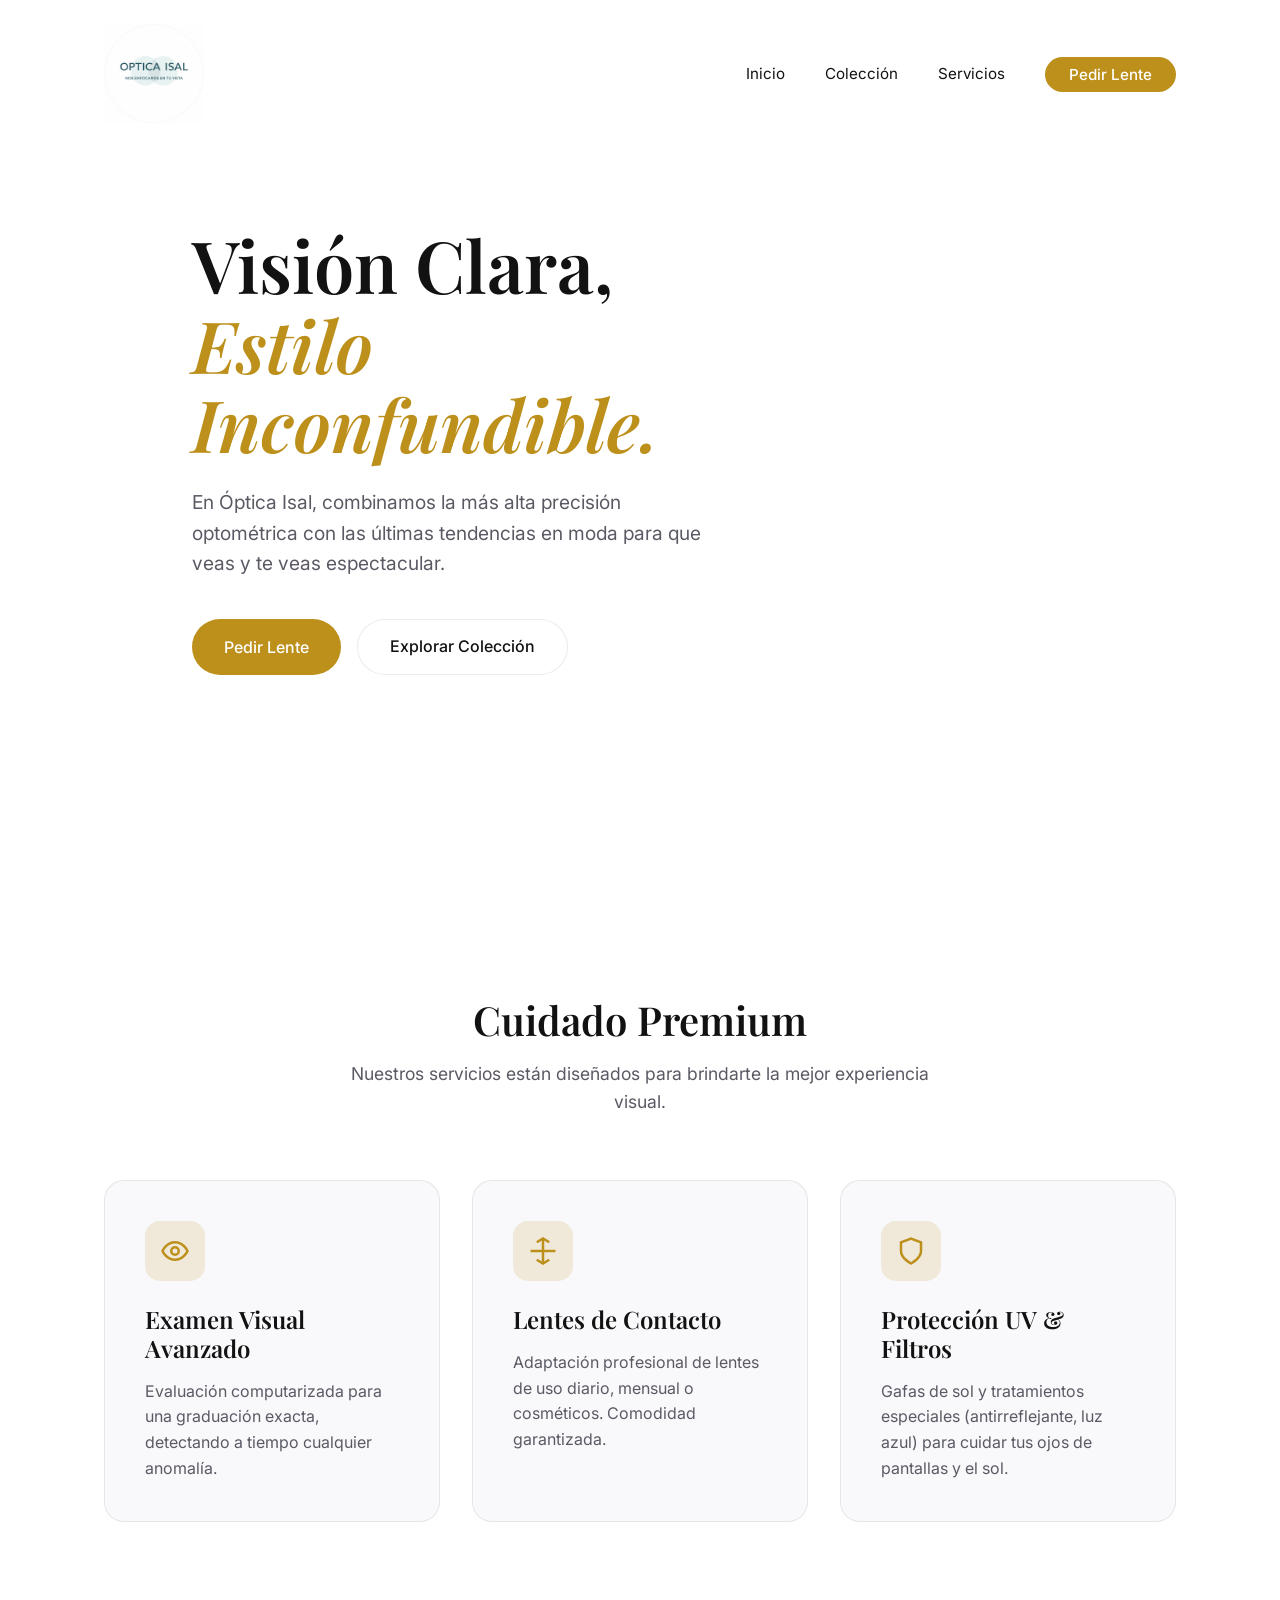
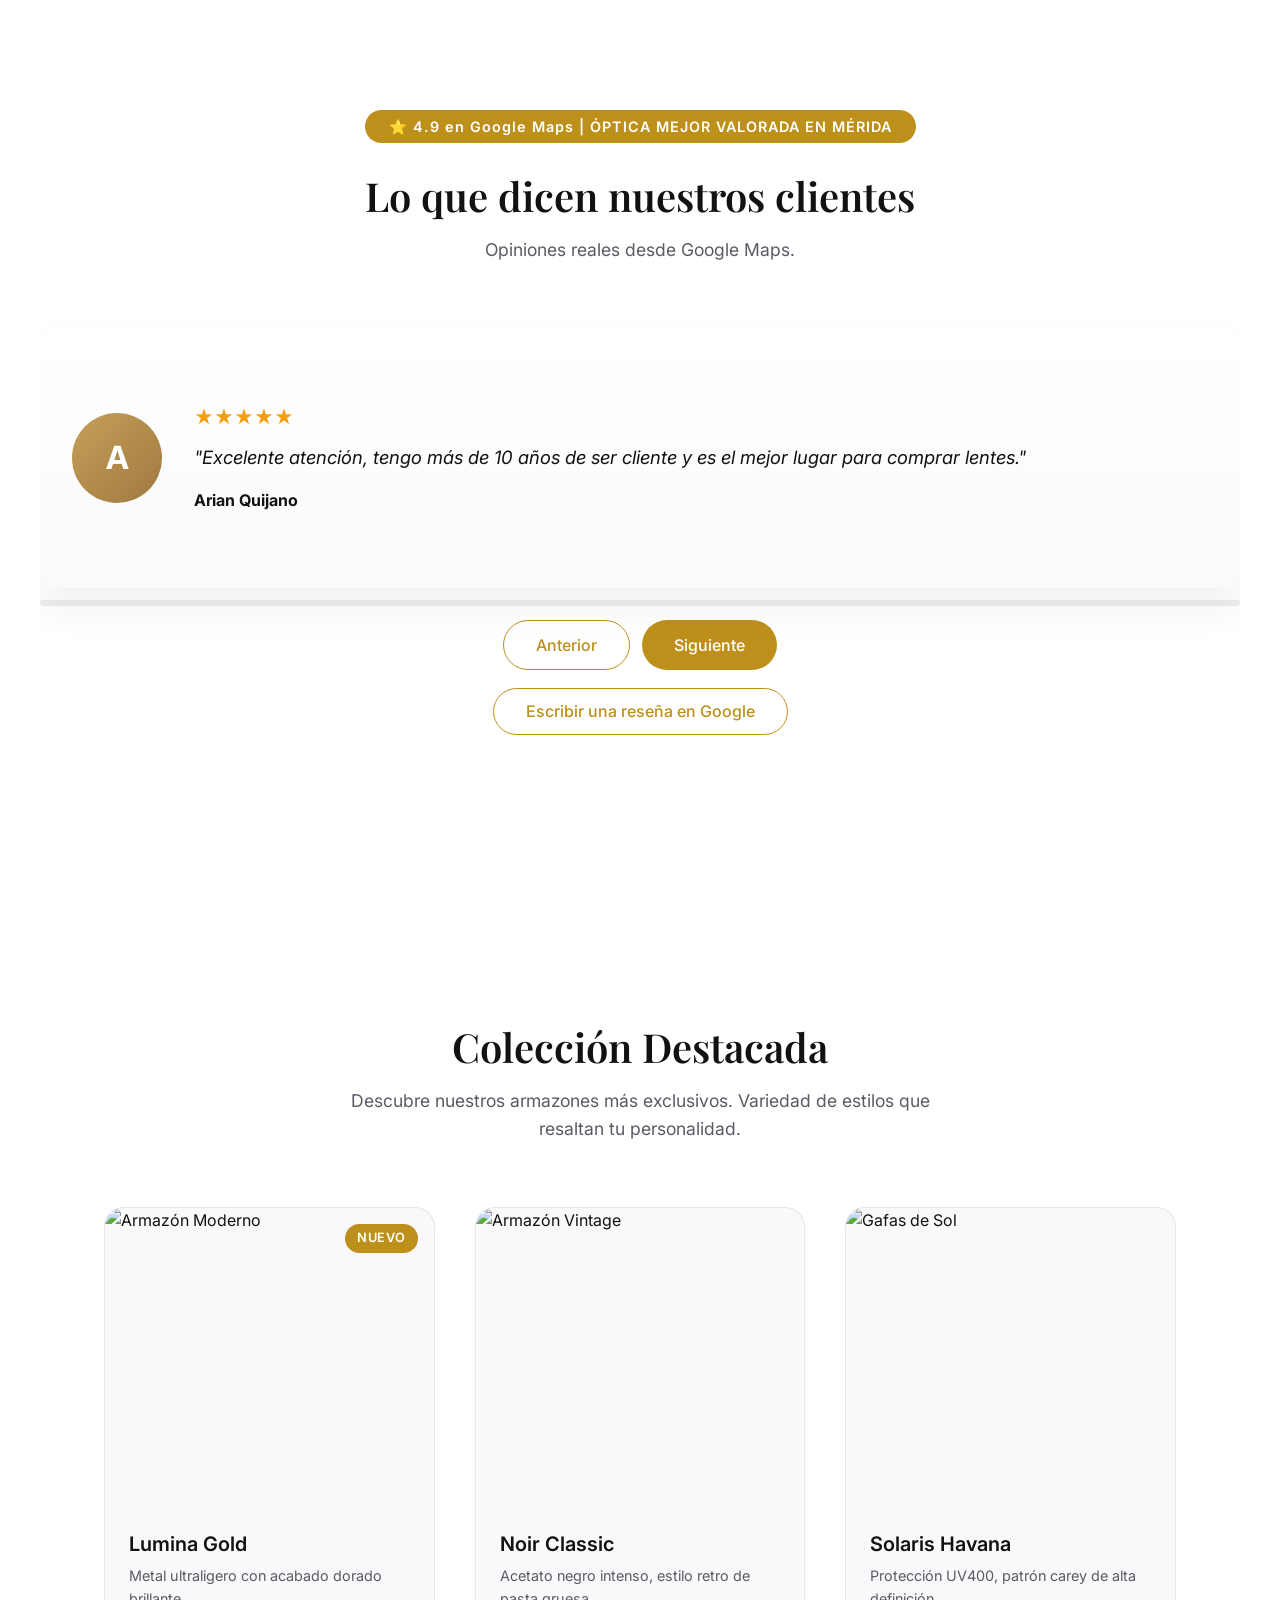
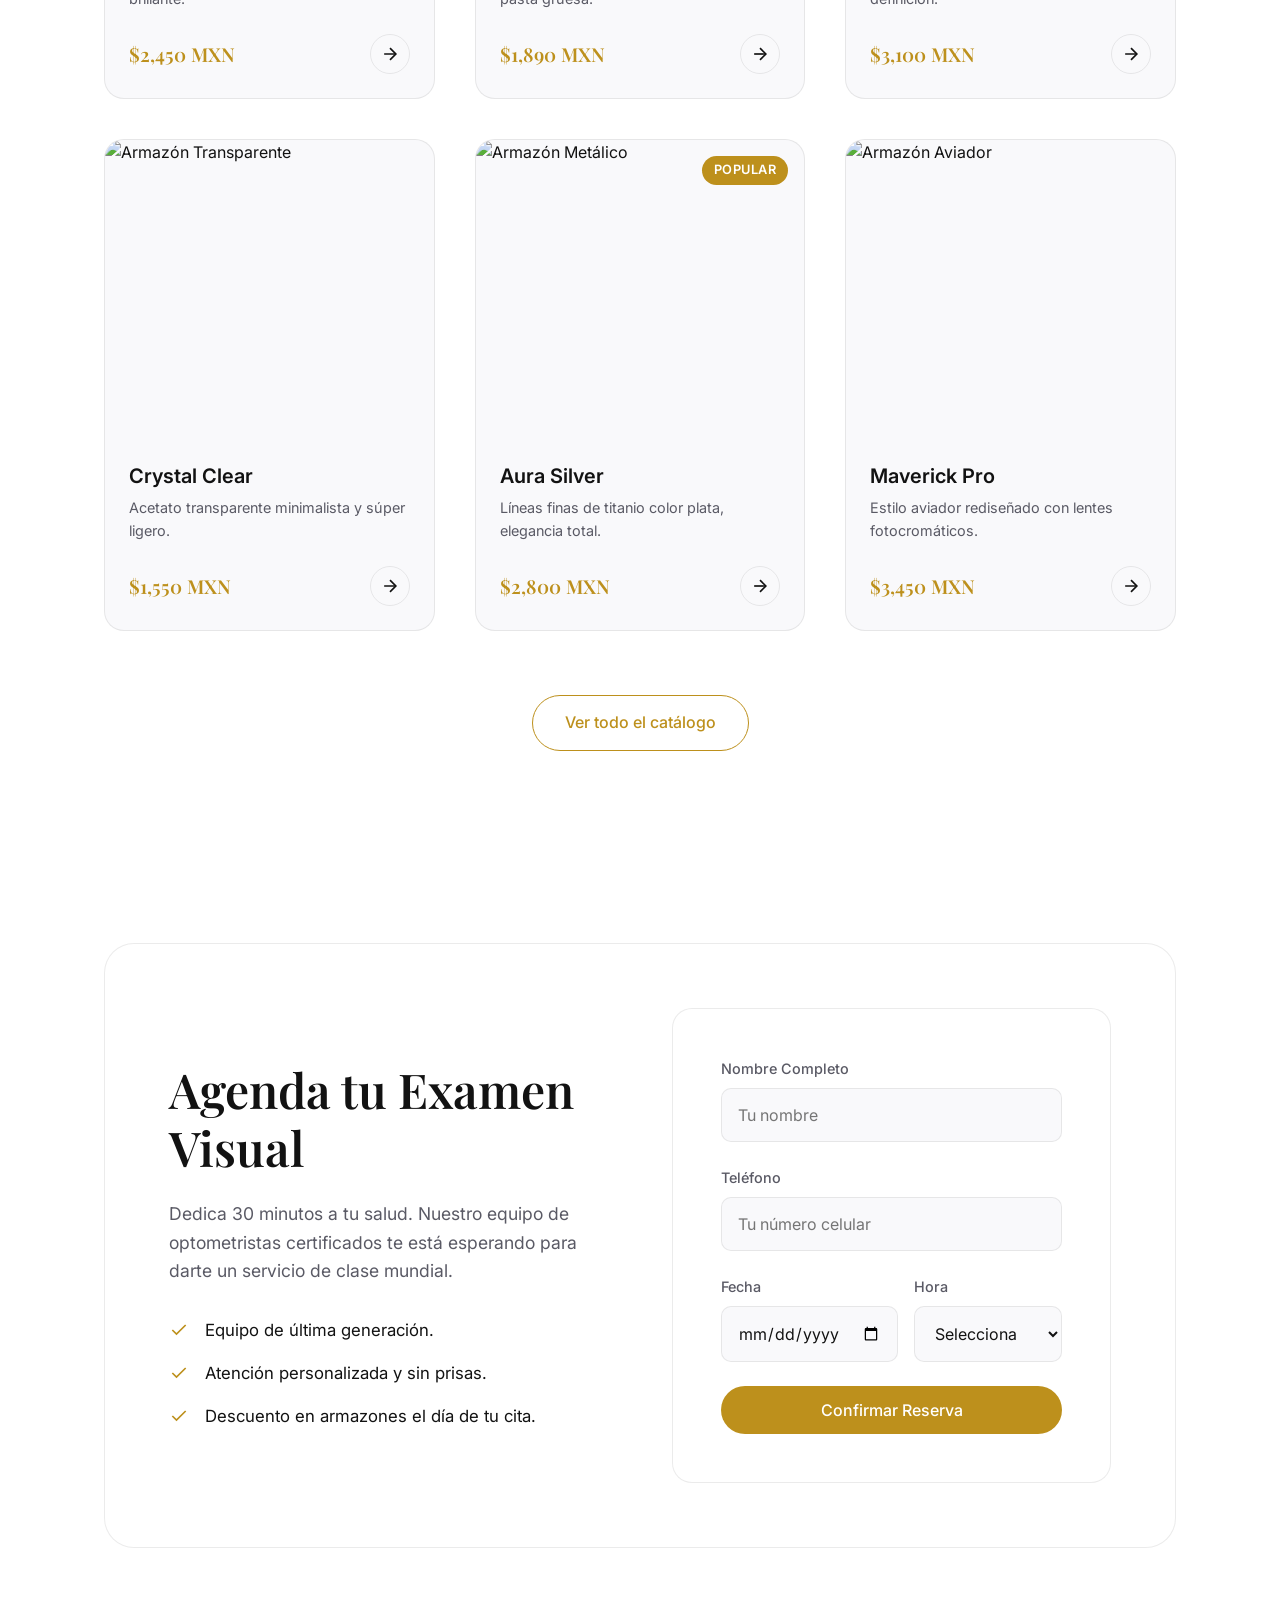
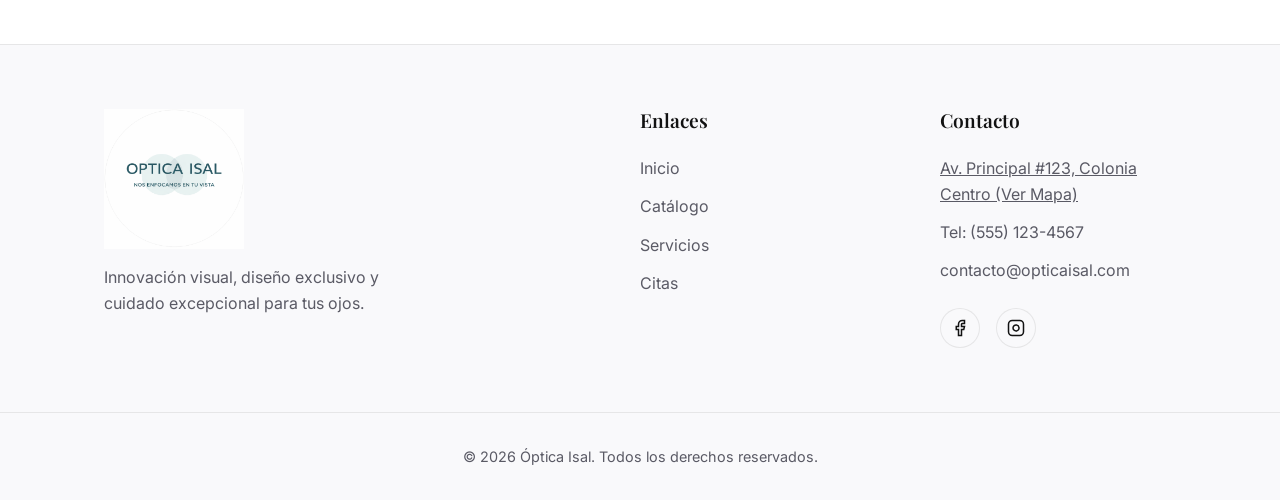
==== commit 7bc70434: "Normalize EOLs and add video-style testimonials to programacion page" ====
--- a/programacion/index.html
+++ b/programacion/index.html
@@ -82,6 +82,102 @@
         </div>
     </section>
 
+    <!-- TESTIMONIOS TIPO VIDEO (copiado de index.html) -->
+    <section class="section-padding container" style="margin-bottom: 6rem; overflow: hidden;">
+        <div style="text-align: center; margin-bottom: 2rem;">
+            <span style="background: var(--accent-gold); color: white; padding: 0.5rem 1.5rem; border-radius: 50px; font-weight: 600; font-size: 0.9rem; letter-spacing: 1px;">⭐ 4.9 en Google Maps | ÓPTICA MEJOR VALORADA EN MÉRIDA</span>
+        </div>
+        <div class="section-title fade-up" style="text-align:center;">
+            <h2>Lo que dicen nuestros clientes</h2>
+            <p>Opiniones reales desde Google Maps.</p>
+        </div>
+
+        <div id="videoTestim" style="position: relative; margin-top: 2.5rem;">
+            <div id="vtSlides" style="position:relative; height:260px;">
+                <div class="vtSlide active" style="position:absolute; inset:0; padding:2rem; display:flex; gap:2rem; align-items:center; background: linear-gradient(180deg, rgba(255,255,255,0.98), rgba(250,250,252,0.98)); border-radius:18px; box-shadow:0 20px 40px rgba(0,0,0,0.06);">
+                    <div style="flex:0 0 90px; text-align:center;">
+                        <div style="width:90px;height:90px;border-radius:50%;background:linear-gradient(135deg,#c5a059,#a07840);display:flex;align-items:center;justify-content:center;color:white;font-weight:700;font-size:2rem;">A</div>
+                    </div>
+                    <div style="flex:1;">
+                        <div style="color: #f59e0b; font-size:1.2rem; margin-bottom:0.6rem;">★★★★★</div>
+                        <p style="font-style:italic; font-size:1.15rem; line-height:1.6; color:var(--text-primary);">"Excelente atención, tengo más de 10 años de ser cliente y es el mejor lugar para comprar lentes."</p>
+                        <div style="margin-top:1rem; font-weight:700;">Arian Quijano</div>
+                    </div>
+                </div>
+
+                <div class="vtSlide" style="position:absolute; inset:0; padding:2rem; display:flex; gap:2rem; align-items:center; opacity:0; transition: opacity 1s ease; border-radius:18px; background: linear-gradient(180deg, rgba(255,255,255,0.98), rgba(250,250,252,0.98)); box-shadow:0 20px 40px rgba(0,0,0,0.06);">
+                    <div style="flex:0 0 90px; text-align:center;">
+                        <div style="width:90px;height:90px;border-radius:50%;background:linear-gradient(135deg,#8b5cf6,#6d28d9);display:flex;align-items:center;justify-content:center;color:white;font-weight:700;font-size:2rem;">S</div>
+                    </div>
+                    <div style="flex:1;">
+                        <div style="color: #f59e0b; font-size:1.2rem; margin-bottom:0.6rem;">★★★★★</div>
+                        <p style="font-style:italic; font-size:1.15rem; line-height:1.6; color:var(--text-primary);">"Excelente atención de su propietario y de precios ni se diga, muy accesibles y hermosos modelos a la vanguardia."</p>
+                        <div style="margin-top:1rem; font-weight:700;">Silvia Novelo</div>
+                    </div>
+                </div>
+
+                <div class="vtSlide" style="position:absolute; inset:0; padding:2rem; display:flex; gap:2rem; align-items:center; opacity:0; transition: opacity 1s ease; border-radius:18px; background: linear-gradient(180deg, rgba(255,255,255,0.98), rgba(250,250,252,0.98)); box-shadow:0 20px 40px rgba(0,0,0,0.06);">
+                    <div style="flex:0 0 90px; text-align:center;">
+                        <div style="width:90px;height:90px;border-radius:50%;background:linear-gradient(135deg,#10b981,#065f46);display:flex;align-items:center;justify-content:center;color:white;font-weight:700;font-size:2rem;">I</div>
+                    </div>
+                    <div style="flex:1;">
+                        <div style="color: #f59e0b; font-size:1.2rem; margin-bottom:0.6rem;">★★★★★</div>
+                        <p style="font-style:italic; font-size:1.15rem; line-height:1.6; color:var(--text-primary);">"Excelente atención, el lugar muy agradable y me gustó muchísimo los lentes."</p>
+                        <div style="margin-top:1rem; font-weight:700;">Isabel Galera</div>
+                    </div>
+                </div>
+
+                <div class="vtSlide" style="position:absolute; inset:0; padding:2rem; display:flex; gap:2rem; align-items:center; opacity:0; transition: opacity 1s ease; border-radius:18px; background: linear-gradient(180deg, rgba(255,255,255,0.98), rgba(250,250,252,0.98)); box-shadow:0 20px 40px rgba(0,0,0,0.06);">
+                    <div style="flex:0 0 90px; text-align:center;">
+                        <div style="width:90px;height:90px;border-radius:50%;background:linear-gradient(135deg,#f97316,#ea580c);display:flex;align-items:center;justify-content:center;color:white;font-weight:700;font-size:2rem;">M</div>
+                    </div>
+                    <div style="flex:1;">
+                        <div style="color: #f59e0b; font-size:1.2rem; margin-bottom:0.6rem;">★★★★★</div>
+                        <p style="font-style:italic; font-size:1.15rem; line-height:1.6; color:var(--text-primary);">"Gran servicio y atención personalizada. Los lentes quedaron perfectos."</p>
+                        <div style="margin-top:1rem; font-weight:700;">María López</div>
+                    </div>
+                </div>
+
+                <div class="vtSlide" style="position:absolute; inset:0; padding:2rem; display:flex; gap:2rem; align-items:center; opacity:0; transition: opacity 1s ease; border-radius:18px; background: linear-gradient(180deg, rgba(255,255,255,0.98), rgba(250,250,252,0.98)); box-shadow:0 20px 40px rgba(0,0,0,0.06);">
+                    <div style="flex:0 0 90px; text-align:center;">
+                        <div style="width:90px;height:90px;border-radius:50%;background:linear-gradient(135deg,#06b6d4,#0ea5b7);display:flex;align-items:center;justify-content:center;color:white;font-weight:700;font-size:2rem;">R</div>
+                    </div>
+                    <div style="flex:1;">
+                        <div style="color: #f59e0b; font-size:1.2rem; margin-bottom:0.6rem;">★★★★★</div>
+                        <p style="font-style:italic; font-size:1.15rem; line-height:1.6; color:var(--text-primary);">"Excelente calidad en los tratamientos antirreflejantes, muy recomendados."</p>
+                        <div style="margin-top:1rem; font-weight:700;">Roberto Fernández</div>
+                    </div>
+                </div>
+
+                <div class="vtSlide" style="position:absolute; inset:0; padding:2rem; display:flex; gap:2rem; align-items:center; opacity:0; transition: opacity 1s ease; border-radius:18px; background: linear-gradient(180deg, rgba(255,255,255,0.98), rgba(250,250,252,0.98)); box-shadow:0 20px 40px rgba(0,0,0,0.06);">
+                    <div style="flex:0 0 90px; text-align:center;">
+                        <div style="width:90px;height:90px;border-radius:50%;background:linear-gradient(135deg,#ef4444,#b91c1c);display:flex;align-items:center;justify-content:center;color:white;font-weight:700;font-size:2rem;">L</div>
+                    </div>
+                    <div style="flex:1;">
+                        <div style="color: #f59e0b; font-size:1.2rem; margin-bottom:0.6rem;">★★★★★</div>
+                        <p style="font-style:italic; font-size:1.15rem; line-height:1.6; color:var(--text-primary);">"Rápido, profesional y precios justos. Volveré sin duda."</p>
+                        <div style="margin-top:1rem; font-weight:700;">Luis Martínez</div>
+                    </div>
+                </div>
+            </div>
+
+            <!-- Barra de progreso estilo reproductor -->
+            <div style="height:6px; background:rgba(0,0,0,0.07); border-radius:6px; margin-top:12px; overflow:hidden;">
+                <div id="vtProgress" style="height:100%; width:0%; background:var(--accent-gold); transition: width linear;"></div>
+            </div>
+
+            <!-- Controles minimalistas en español -->
+            <div style="display:flex; justify-content:center; gap:12px; margin-top:14px;">
+                <button id="vtPrev" class="btn-primary-outline">Anterior</button>
+                <button id="vtNext" class="btn-primary">Siguiente</button>
+            </div>
+
+            <div style="text-align:center; margin-top:18px;">
+                <a href="https://search.google.com/local/writereview?placeid=0x8f56736e0650c8e3:0x2c4aea173d38a120" target="_blank" class="btn-primary-outline" style="padding: 0.6rem 2rem;">Escribir una reseña en Google</a>
+            </div>
+        </div>
+    </section>
+
     <!-- Catalog Section -->
     <section id="catalogo" class="catalog section-padding">
         <div class="container">
